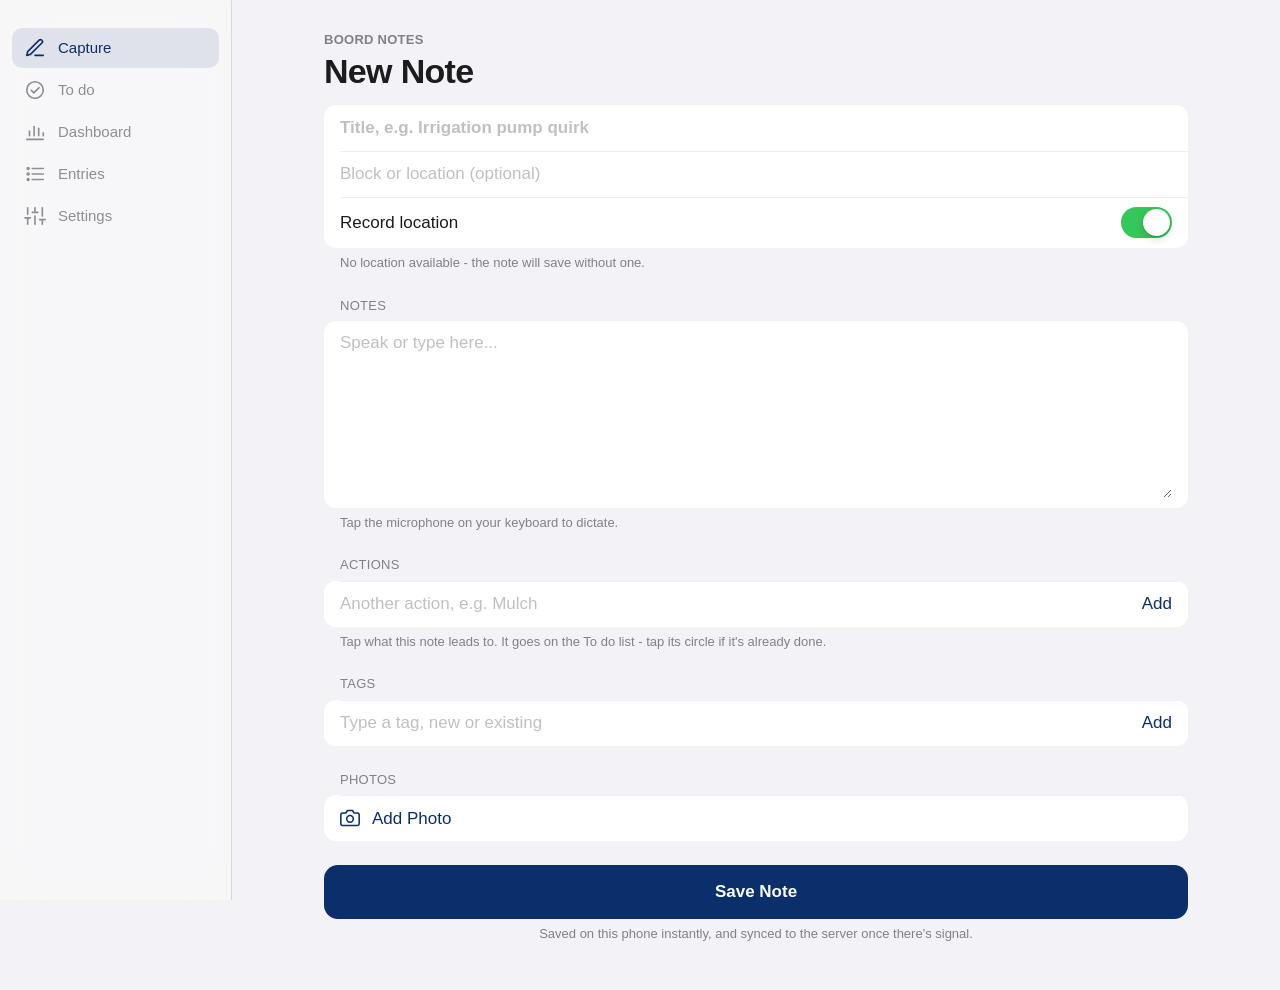
==== frontend/app/index.html @ 9fabafc8 "Consistent backups, indexes, static Tailwind CSS, CI; version 2.11 Backups snapshot the database thr" ====
<!DOCTYPE html>
<html lang="en">
<head>
<meta charset="UTF-8">
<!-- viewport-fit=cover so the tab bar can sit over the home indicator and pad
     itself with env(safe-area-inset-bottom). Pinch zoom stays on: every
     field is at least 16px, so iOS has no reason to zoom on focus. -->
<meta name="viewport" content="width=device-width, initial-scale=1, viewport-fit=cover, interactive-widget=resizes-content">
<title>Boord Notes</title>
<link rel="manifest" href="manifest.json">
<link rel="icon" href="icons/icon-192.png">
<link rel="apple-touch-icon" href="icons/icon-180.png">
<meta name="apple-mobile-web-app-capable" content="yes">
<meta name="apple-mobile-web-app-title" content="Notes">
<meta name="theme-color" content="#F2F2F7" media="(prefers-color-scheme: light)">
<meta name="theme-color" content="#000000" media="(prefers-color-scheme: dark)">
<!-- Served from the farm server, not a CDN: the phones are tailnet-only and
     have no route to the public internet. See shared/fontawesome/fa-subset.css.
     Only the weather glyphs come from it now; every other icon is inline SVG
     below, so it can never render as a blank box. -->
<link rel="stylesheet" href="../shared/fontawesome/fa-subset.css">
<link rel="stylesheet" href="../shared/styles.css">
<!-- Built from the classes this page uses (scripts/build_css.sh). Last, so
     its utilities such as .hidden win over the display rules above. -->
<link rel="stylesheet" href="../shared/tailwind.css">
<script src="../shared/api.js"></script>
<script src="idb.js"></script>
</head>
<body>

<!-- There is no sign-in. Reaching the server over the tailnet is the whole of
     the access control - see MANUAL.md chapter 2, "Tailscale HTTPS". -->
<header class="nav">
  <div class="flex items-center justify-between h-6">
    <div class="nav-app">Boord Notes</div>
    <div id="unsyncedBadgeWrap" class="hidden"><span class="badge-unsynced" id="unsyncedBadge"></span></div>
  </div>
  <h1 id="pageTitle" class="nav-title">New Note</h1>
</header>

<main class="content">

  <!-- CAPTURE -->
  <div id="page-capture" class="page space-y-6">
    <div>
      <div class="group">
        <div class="row"><input id="entryTitle" class="input font-semibold" autocapitalize="sentences" enterkeyhint="next" placeholder="Title, e.g. Irrigation pump quirk"></div>
        <!-- The picker row appears once Settings has a block list; until then,
             and for "Somewhere else", the text row is the whole field. -->
        <label class="row hidden" id="blockPickRow">
          <span class="row-label">Block</span>
          <span class="select-wrap">
            <select id="entryBlockSelect" class="select"></select>
            <svg class="chevron" viewBox="0 0 24 24" fill="none" stroke="currentColor" stroke-width="2.5" stroke-linecap="round"><path d="m9 18 6-6-6-6"/></svg>
          </span>
        </label>
        <div class="row" id="blockTextRow"><input id="entryBlock" class="input" placeholder="Block or location (optional)"></div>
        <label class="row" for="gpsToggle">
          <span class="row-label">Record location</span>
          <span class="nb-switch">
            <input type="checkbox" id="gpsToggle">
            <span class="nb-switch-track"></span>
          </span>
        </label>
      </div>
      <p id="captureContext" class="group-footer"></p>
    </div>

    <div>
      <div class="group-header">Notes</div>
      <div class="group">
        <div class="row"><textarea id="entryBody" rows="7" class="textarea" autocapitalize="sentences" placeholder="Speak or type here..."></textarea></div>
      </div>
      <div class="group-footer flex items-center justify-between gap-3">
        <span>Tap the microphone on your keyboard to dictate.</span>
        <!-- AI tidy-up: only shown when the server has a key, and it only
             ever proposes - nothing changes until Andre taps Use this. -->
        <span id="tidyWrap" class="hidden shrink-0">
          <button type="button" id="tidyBtn" class="btn btn-tinted btn-small">AI Tidy up</button>
        </span>
      </div>
      <p id="tidyHint" class="group-footer hide-empty"></p>
      <div id="tidyResult" class="hidden mt-3">
        <div class="group">
          <div class="row flex-col items-stretch gap-1">
            <div class="row-sub text-[13px] uppercase">Suggested title</div>
            <div id="tidyTitle" class="font-semibold"></div>
          </div>
          <div class="row flex-col items-stretch gap-1">
            <div class="row-sub text-[13px] uppercase">Suggested notes</div>
            <div id="tidyBody" class="text-[15px] whitespace-pre-wrap"></div>
          </div>
          <div id="tidyTagsWrap" class="row flex-col items-stretch gap-2 hidden">
            <div class="row-sub text-[13px] uppercase">Suggested tags - tap to add</div>
            <div id="tidyTags" class="flex flex-wrap gap-2"></div>
          </div>
          <div id="tidyActionsWrap" class="row flex-col items-stretch gap-2 hidden">
            <div class="row-sub text-[13px] uppercase">Suggested actions - tap to add</div>
            <div id="tidyActions" class="flex flex-wrap gap-2"></div>
          </div>
        </div>
        <div class="flex gap-3 mt-3">
          <button type="button" id="tidyDismissBtn" class="btn btn-tinted flex-1">Keep mine</button>
          <button type="button" id="tidyAcceptBtn" class="btn btn-primary flex-1">Use this</button>
        </div>
        <p class="group-footer">Read it through - it can still get a word wrong. Your original is kept until you tap Use this.</p>
      </div>
    </div>

    <!-- What the note leads to. Each action is To do (it goes on the To do
         tab) or already done - tap its circle to switch. -->
    <div>
      <div class="group-header">Actions</div>
      <div class="group">
        <div id="actionRows" class="hide-empty"></div>
        <div id="actionKinds" class="row flex-wrap gap-2 hide-empty"></div>
        <div class="row">
          <input id="actionKindInput" class="input" enterkeyhint="done" placeholder="Another action, e.g. Mulch" maxlength="60">
          <button type="button" id="addActionBtn" class="link shrink-0">Add</button>
        </div>
      </div>
      <p class="group-footer">Tap what this note leads to. It goes on the To do list - tap its circle if it's already done.</p>
    </div>

    <div>
      <div class="group-header">Tags</div>
      <div class="group">
        <div id="tagChips" class="row flex-wrap gap-2 hide-empty"></div>
        <!-- A button as well as Enter: the iPhone keyboard's return key gives
             no hint that it adds the tag, so new tags went unnoticed. -->
        <div class="row">
          <input id="tagInput" list="tagSuggestions" class="input" enterkeyhint="done" placeholder="Type a tag, new or existing">
          <button type="button" id="addTagBtn" class="link shrink-0">Add</button>
        </div>
        <datalist id="tagSuggestions"></datalist>
        <!-- Every tag not yet on this note, one tap each. Folded by default: a
             dozen chips open would push Save Note off the screen Andre uses
             one-handed in the orchard. -->
        <details id="tagPickWrap" class="hidden">
          <summary class="row tappable link">
            <span class="row-label">Choose from existing tags</span>
            <svg class="chevron disclosure" viewBox="0 0 24 24" fill="none" stroke="currentColor" stroke-width="2.5" stroke-linecap="round"><path d="m9 18 6-6-6-6"/></svg>
          </summary>
          <div id="tagPick" class="flex flex-wrap gap-2 px-4 pb-4 pt-1"></div>
        </details>
      </div>
    </div>

    <div>
      <div class="group-header">Photos</div>
      <div class="group">
        <div id="photoThumbs" class="row flex-wrap gap-3 pt-4 hide-empty"></div>
        <button type="button" id="addPhotoBtn" class="row tappable link">
          <svg class="w-5 h-5" viewBox="0 0 24 24" fill="none" stroke="currentColor" stroke-width="1.9" stroke-linecap="round" stroke-linejoin="round"><path d="M23 19a2 2 0 0 1-2 2H3a2 2 0 0 1-2-2V8a2 2 0 0 1 2-2h4l2-3h6l2 3h4a2 2 0 0 1 2 2z"/><circle cx="12" cy="13" r="4"/></svg>
          Add Photo
        </button>
      </div>
      <!-- One input per source. The `capture` attribute is what forces the
           camera to open directly, so it can only ever be on ONE of these -
           a single shared input with `capture` set is exactly why there was
           no way to reach the album. Everything picked here is re-encoded
           to JPEG by downscaleImage() before it is stored, so a HEIC out of
           the iPhone album or a PNG off the file system both arrive at the
           server as the .jpg its upload route accepts. -->
      <input id="photoInputCamera" type="file" accept="image/*" capture="environment" class="hidden">
      <input id="photoInputAlbum" type="file" accept="image/*" class="hidden">
      <input id="photoInputFile" type="file" accept="image/*,.heic,.heif" class="hidden">
    </div>

    <div>
      <div class="flex gap-3">
        <button id="cancelEditBtn" class="hidden btn btn-tinted flex-1">Cancel</button>
        <button id="saveEntryBtn" class="btn btn-primary flex-1">Save Note</button>
      </div>
      <p class="group-footer text-center">Saved on this phone instantly, and synced to the server once there's signal.</p>
    </div>
  </div>

  <!-- TO DO: every action still waiting, by block, longest-waiting first -->
  <div id="page-todo" class="page hidden space-y-6">
    <div id="todoList" class="space-y-6"></div>
    <div id="todoEmpty" class="hidden text-center py-16 px-6 text-2">
      Nothing to do.<br><span class="text-[15px]">Actions added to a note show up here until they're marked done.</span>
    </div>
  </div>

  <!-- DASHBOARD -->
  <div id="page-dashboard" class="page hidden space-y-6">
    <div class="grid grid-cols-2 md:grid-cols-4 gap-3">
      <div class="tile"><div class="tile-label">Total notes</div><div class="tile-value" id="statTotal">0</div></div>
      <div class="tile"><div class="tile-label">This week</div><div class="tile-value" id="statWeek">0</div></div>
      <div class="tile"><div class="tile-label">With photos</div><div class="tile-value" id="statPhotos">0</div></div>
      <div class="tile"><div class="tile-label">Tags used</div><div class="tile-value" id="statTags">0</div></div>
    </div>
    <div class="grid lg:grid-cols-2 gap-6 items-start">
      <div>
        <div class="group-header">By tag</div>
        <div id="tagBreakdown" class="group"></div>
      </div>
      <div>
        <div class="group-header">Recent</div>
        <div id="recentEntries" class="group"></div>
      </div>
    </div>
  </div>

  <!-- ENTRIES -->
  <div id="page-entries" class="page hidden space-y-4">
    <div class="space-y-3">
      <label class="search">
        <svg viewBox="0 0 24 24" fill="none" stroke="currentColor" stroke-width="2.2" stroke-linecap="round"><circle cx="11" cy="11" r="7.5"/><path d="m20.5 20.5-4-4"/></svg>
        <input id="searchInput" type="search" class="input" enterkeyhint="search" placeholder="Search notes, titles, blocks">
      </label>
      <div class="flex gap-2 overflow-x-auto -mx-4 px-4 pb-1">
        <select id="tagFilter" class="pill-select"><option value="">All tags</option></select>
        <select id="blockFilter" class="pill-select hidden"><option value="">All blocks</option></select>
        <select id="varietyFilter" class="pill-select hidden"><option value="">All types</option></select>
        <select id="actionFilter" class="pill-select hidden"><option value="">All actions</option></select>
      </div>
    </div>
    <div id="entriesList" class="group hide-empty"></div>
    <div id="entriesEmpty" class="hidden text-center py-16 text-2">No notes yet.</div>
  </div>

  <!-- ASK -->
  <div id="page-ask" class="page hidden space-y-6">
    <div>
      <div class="group">
        <div class="row"><textarea id="askInput" rows="3" class="textarea" placeholder="e.g. When do we spray the Block 4 pears?"></textarea></div>
      </div>
      <p class="group-footer">Ask in English or Afrikaans. Answers come only from the notes saved to the server, with the notes they used listed below.</p>
    </div>
    <button id="askBtn" class="btn btn-primary w-full">Ask AI</button>
    <div id="askResult" class="hidden space-y-6">
      <div class="group"><div id="askAnswer" class="row whitespace-pre-wrap leading-relaxed"></div></div>
      <div id="askSourcesWrap" class="hidden">
        <div class="group-header">Based on these notes</div>
        <div id="askSources" class="group"></div>
      </div>
      <p id="askFoot" class="group-footer"></p>
    </div>
  </div>

  <!-- SETTINGS -->
  <div id="page-settings" class="page hidden space-y-8">
    <!-- Every tag, with how many live notes use it. Remove is offered only
         on tags no note uses, matching what the server allows. -->
    <div>
      <div class="group-header">Tags</div>
      <div class="group">
        <div id="tagsList"></div>
        <div class="row">
          <input id="newTagInput" class="input" enterkeyhint="done" placeholder="New tag" maxlength="60">
          <button type="button" id="newTagBtn" class="link shrink-0">Add</button>
        </div>
      </div>
      <p class="group-footer">Set up tags before a note needs them. A tag can be removed once no note uses it.</p>
    </div>

    <div>
      <div class="group-header">Actions</div>
      <div class="group">
        <div id="actionTypesList"></div>
        <div class="row">
          <input id="newActionTypeInput" class="input" enterkeyhint="done" placeholder="New action" maxlength="60">
          <button type="button" id="newActionTypeBtn" class="link shrink-0">Add</button>
        </div>
      </div>
      <p class="group-footer">The actions offered on the Capture screen. One can be removed once no note uses it.</p>
    </div>

    <!-- The farm's block list, kept in Notes. Notes name their block as
         text, so renaming here renames it on the notes too. -->
    <div>
      <div class="group-header">Blocks</div>
      <div id="blocksList" class="group"></div>
      <p class="group-footer">Offered on the Capture screen, grouped by type (variety). Entries can be filtered by either.</p>
    </div>
    <div id="unlistedWrap" class="hidden">
      <div class="group-header">On notes, but not on the list</div>
      <div id="unlistedList" class="group"></div>
    </div>
    <div>
      <div class="group-header" id="blockFormTitle">Add a block</div>
      <div class="group">
        <label class="row"><span class="w-16 shrink-0">Name</span><input id="blockNameInput" class="input" placeholder="e.g. 8a" maxlength="60"></label>
        <label class="row"><span class="w-16 shrink-0">Type</span><input id="blockVarietyInput" list="varietySuggestions" class="input" placeholder="e.g. TMR" maxlength="60"></label>
        <datalist id="varietySuggestions"></datalist>
      </div>
      <div class="flex gap-3 mt-3">
        <button type="button" id="blockCancelBtn" class="hidden btn btn-tinted flex-1">Cancel</button>
        <button type="button" id="blockSaveBtn" class="btn btn-tinted flex-1">Add Block</button>
      </div>
    </div>

    <div>
      <div class="group-header">Backups</div>
      <div class="group">
        <button id="backupNowBtn" class="row tappable link justify-center">Back Up Now</button>
        <div id="backupsList"></div>
      </div>
      <p class="group-footer">A full backup (database and all photos) is also taken automatically every night at 2am.</p>
    </div>

    <p class="text-center text-[13px] text-3">Boord Notes <span id="appVersion"></span></p>
  </div>

</main>

<nav class="tabbar" aria-label="Sections">
  <button class="tab-btn active" data-tab="capture">
    <svg viewBox="0 0 24 24" fill="none" stroke="currentColor" stroke-width="1.8" stroke-linecap="round" stroke-linejoin="round"><path d="M12 20h9"/><path d="M16.5 3.5a2.12 2.12 0 0 1 3 3L7 19l-4 1 1-4Z"/></svg>
    Capture
  </button>
  <button class="tab-btn" data-tab="todo">
    <span class="relative">
      <svg viewBox="0 0 24 24" fill="none" stroke="currentColor" stroke-width="1.8" stroke-linecap="round" stroke-linejoin="round"><circle cx="12" cy="12" r="9"/><path d="m8 12.5 2.7 2.7L16.5 9.5"/></svg>
      <span id="todoBadge" class="tab-badge hidden"></span>
    </span>
    To do
  </button>
  <button class="tab-btn" data-tab="dashboard">
    <svg viewBox="0 0 24 24" fill="none" stroke="currentColor" stroke-width="1.8" stroke-linecap="round" stroke-linejoin="round"><path d="M3 20h18"/><path d="M6 16v-5"/><path d="M11 16V6"/><path d="M16 16v-8"/><path d="M21 16v-3"/></svg>
    Dashboard
  </button>
  <button class="tab-btn" data-tab="entries">
    <svg viewBox="0 0 24 24" fill="none" stroke="currentColor" stroke-width="1.8" stroke-linecap="round" stroke-linejoin="round"><path d="M9 6h12"/><path d="M9 12h12"/><path d="M9 18h12"/><circle cx="4.5" cy="6" r="1"/><circle cx="4.5" cy="12" r="1"/><circle cx="4.5" cy="18" r="1"/></svg>
    Entries
  </button>
  <button class="tab-btn hidden" data-tab="ask" id="tabAsk">
    <svg viewBox="0 0 24 24" fill="none" stroke="currentColor" stroke-width="1.8" stroke-linecap="round" stroke-linejoin="round"><path d="M21 11.5a8.38 8.38 0 0 1-9 8.4 8.5 8.5 0 0 1-3.8-.9L3 21l1.9-5.2A8.38 8.38 0 0 1 12 3a8.38 8.38 0 0 1 9 8.5Z"/></svg>
    Ask AI
  </button>
  <button class="tab-btn" data-tab="settings">
    <svg viewBox="0 0 24 24" fill="none" stroke="currentColor" stroke-width="1.8" stroke-linecap="round" stroke-linejoin="round"><path d="M4 21v-7"/><path d="M4 10V3"/><path d="M12 21v-9"/><path d="M12 8V3"/><path d="M20 21v-5"/><path d="M20 12V3"/><path d="M1 14h6"/><path d="M9 8h6"/><path d="M17 16h6"/></svg>
    Settings
  </button>
</nav>

<!-- Photo source chooser, as an iOS action sheet: Capture is the screen Andre
     uses one-handed in an orchard, and three permanent buttons push Save Note
     below the fold on a phone. -->
<div id="photoSourceSheet" class="overlay hidden" role="dialog" aria-modal="true" aria-label="Add a photo">
  <div class="action-sheet space-y-2">
    <div class="group">
      <div class="row justify-center text-[13px] text-2" style="min-height: 40px">Add a photo from</div>
      <button type="button" data-source="camera" class="photo-source row tappable">Camera</button>
      <button type="button" data-source="album" class="photo-source row tappable">Photo Library</button>
      <button type="button" data-source="file" class="photo-source row tappable">Files</button>
    </div>
    <div class="group"><button type="button" id="photoSourceCancel" class="row tappable font-semibold">Cancel</button></div>
  </div>
</div>

<!-- Marking an action done: an optional line for what was actually used -->
<div id="doneSheet" class="overlay overlay-top hidden" role="dialog" aria-modal="true" aria-label="Mark as done">
  <div class="action-sheet space-y-2">
    <div class="group">
      <div class="row flex-col gap-0" style="min-height: 64px">
        <span class="text-[13px] text-2">Mark as done</span>
        <span id="doneWhat" class="text-[17px] font-semibold text-center"></span>
      </div>
      <label class="row"><input id="doneNote" class="input text-center" enterkeyhint="done" placeholder="What was used, if different (optional)" maxlength="200"></label>
      <button type="button" id="doneConfirmBtn" class="row tappable font-semibold">Mark Done</button>
    </div>
    <div class="group"><button type="button" id="doneCancelBtn" class="row tappable">Cancel</button></div>
  </div>
</div>

<!-- Entry detail, as a sheet from the bottom -->
<div id="detailModal" class="overlay hidden" role="dialog" aria-modal="true" aria-labelledby="detailTitle">
  <div class="sheet">
    <div class="sheet-bar">
      <span class="grabber"></span>
      <!-- Plain text, not an icon font: this is the only way out of the
           sheet, and a glyph that fails to load would leave it with nothing
           to tap. -->
      <button id="closeDetailBtn" class="link font-semibold">Done</button>
    </div>
    <div class="px-5 pb-8 space-y-4">
      <div>
        <h2 id="detailTitle" class="text-[28px] font-bold leading-tight tracking-tight">Entry</h2>
        <div id="detailMeta" class="row-sub mt-1"></div>
      </div>
      <div id="detailBlock" class="font-medium hide-empty"></div>
      <div id="detailContext" class="hidden row-sub"></div>
      <div id="detailTags" class="flex flex-wrap gap-2 hide-empty"></div>
      <div id="detailTodo" class="group hide-empty"></div>
      <div id="detailBody" class="leading-relaxed whitespace-pre-wrap"></div>
      <div id="detailPhotos" class="grid grid-cols-2 sm:grid-cols-3 gap-2 hide-empty"></div>
      <div class="group">
        <button id="editEntryBtn" class="row tappable link justify-center">Edit Note</button>
        <button id="archiveEntryBtn" class="row tappable link-red justify-center">Archive Note</button>
      </div>
    </div>
  </div>
</div>

<script src="app.js"></script>
</body>
</html>
---- frontend/shared/styles.css ----
/* Boord Notes - an iOS-style look: grouped inset lists on a light grey page,
   a translucent tab bar at the bottom, large page titles, system font. It
   follows the phone's light/dark setting.

   The Boord family palette stays: --boord-blue is Boord's own navy, and is
   this app's tint (buttons, links, the selected tab), so the three apps on
   the home screen still read as siblings. */
:root {
  color-scheme: light dark;
  --boord-blue: #0A2F6B;
  --boord-red: #C8102E;
  --boord-green: #16a34a;

  --tint: var(--boord-blue);
  --tint-soft: rgba(10, 47, 107, 0.10);
  --on-tint: #fff;
  --bg: #F2F2F7;
  --card: #FFFFFF;
  --label: #1C1C1E;
  --label-2: rgba(60, 60, 67, 0.62);
  --label-3: rgba(60, 60, 67, 0.32);
  --separator: rgba(60, 60, 67, 0.16);
  --fill: rgba(118, 118, 128, 0.12);
  --red: #FF3B30;
  --green: #34C759;
  --orange: #FF9500;
  --bar: rgba(249, 249, 249, 0.86);
  --sheet-bg: var(--bg);
  --card-elevated: var(--card);
  --gutter-l: max(16px, env(safe-area-inset-left));
  --gutter-r: max(16px, env(safe-area-inset-right));
}

@media (prefers-color-scheme: dark) {
  :root {
    /* Navy disappears on black; dark mode lifts the same hue. */
    --tint: #5E9BFF;
    --tint-soft: rgba(94, 155, 255, 0.18);
    --bg: #000000;
    --card: #1C1C1E;
    --label: #FFFFFF;
    --label-2: rgba(235, 235, 245, 0.62);
    --label-3: rgba(235, 235, 245, 0.30);
    --separator: rgba(84, 84, 88, 0.6);
    --fill: rgba(118, 118, 128, 0.24);
    --red: #FF453A;
    --green: #30D158;
    --orange: #FF9F0A;
    --bar: rgba(22, 22, 24, 0.86);
    /* Dark sheets sit a step lighter than the page, as iOS draws them. */
    --sheet-bg: #1C1C1E;
    --card-elevated: #2C2C2E;
  }
}

* { -webkit-tap-highlight-color: transparent; }

body {
  font-family: -apple-system, BlinkMacSystemFont, "SF Pro Text", "Segoe UI", Roboto, sans-serif;
  font-size: 17px;
  background: var(--bg);
  color: var(--label);
  -webkit-font-smoothing: antialiased;
  /* Room for the tab bar and the home indicator under it. */
  padding-bottom: calc(76px + env(safe-area-inset-bottom));
  /* Keep the browser's native pull-to-refresh out of the way. */
  overscroll-behavior-y: contain;
}

/* ---- Header: app name, sync state, large page title ------------------- */
/* Header and page share one column, inset clear of a landscape notch. */
.nav, .content { max-width: 42rem; margin: 0 auto; padding-left: var(--gutter-l); padding-right: var(--gutter-r); }
.nav { padding-top: 12px; padding-bottom: 6px; }
.content { padding-top: 8px; padding-bottom: 16px; }
.nav-app { font-size: 13px; font-weight: 600; letter-spacing: 0.02em; color: var(--label-2); text-transform: uppercase; }
.nav-title { font-size: 34px; font-weight: 700; letter-spacing: -0.02em; line-height: 1.15; }

.badge-unsynced {
  display: inline-flex; align-items: center; gap: 6px;
  font-size: 13px; font-weight: 600; color: var(--orange);
  background: color-mix(in srgb, var(--orange) 14%, transparent);
  padding: 3px 10px; border-radius: 999px;
}
.badge-unsynced::before { content: ""; width: 7px; height: 7px; border-radius: 50%; background: var(--orange); }

/* ---- Tab bar ------------------------------------------------------------ */
.tabbar {
  position: fixed; left: 0; right: 0; bottom: 0; z-index: 30;
  display: flex; justify-content: space-around;
  padding: 6px 4px env(safe-area-inset-bottom);
  background: var(--bar);
  -webkit-backdrop-filter: saturate(180%) blur(20px);
  backdrop-filter: saturate(180%) blur(20px);
  border-top: 0.5px solid var(--separator);
}
.tab-btn {
  position: relative; flex: 1; max-width: 96px; min-height: 48px;
  display: flex; flex-direction: column; align-items: center; gap: 2px;
  padding: 2px 0 4px; color: #8E8E93;
  font-size: 10px; font-weight: 500;
}
.tab-btn svg { width: 26px; height: 26px; }
.tab-btn.active { color: var(--tint); }

/* ---- Grouped lists ------------------------------------------------------ */
.group-header {
  font-size: 13px; color: var(--label-2); text-transform: uppercase;
  letter-spacing: 0.02em; padding: 0 16px 6px;
}
.group-footer { font-size: 13px; color: var(--label-2); padding: 6px 16px 0; line-height: 1.35; }
.group { background: var(--card); border-radius: 12px; overflow: hidden; }
/* Hairline between rows, inset from the left like iOS lists - drawn only
   after a sibling that is actually showing, so an empty or hidden first row
   never leaves a stray line at the top. */
.group > :not(.hidden, .hide-empty:empty, datalist) ~ *, .group .row + .row {
  background-image: linear-gradient(var(--separator), var(--separator));
  background-size: calc(100% - 16px) 0.5px; background-position: right top; background-repeat: no-repeat;
}
.row {
  display: flex; align-items: center; gap: 12px;
  min-height: 46px; padding: 10px 16px; width: 100%; text-align: left;
}
.row-label { flex: 1; min-width: 0; overflow-wrap: anywhere; }
.row-detail { color: var(--label-2); font-size: 15px; flex-shrink: 0; }
.row-sub { color: var(--label-2); font-size: 15px; }
.chevron { width: 14px; height: 14px; color: var(--label-3); flex-shrink: 0; }
.row.tappable:active { background-color: var(--fill); }
.empty { padding: 14px 16px; color: var(--label-2); font-size: 15px; }
.text-2 { color: var(--label-2); }
.text-3 { color: var(--label-3); }

/* ---- Form fields -------------------------------------------------------- */
.input, .select, .textarea {
  width: 100%; min-width: 0; background: transparent; color: var(--label);
  font-size: 17px; border: 0; outline: none; padding: 0;
}
.input::placeholder, .textarea::placeholder { color: var(--label-3); }
.textarea { resize: none; line-height: 1.4; }
/* Safari right-aligns a select's shown value only with text-align-last. */
.select { -webkit-appearance: none; appearance: none; text-align: right; text-align-last: right; color: var(--label-2); }
.select-wrap { display: flex; align-items: center; gap: 6px; min-width: 0; flex: 1; justify-content: flex-end; }

.search {
  display: flex; align-items: center; gap: 6px;
  background: var(--fill); border-radius: 10px; padding: 8px 10px; color: var(--label-2);
}
.search:focus-within { box-shadow: 0 0 0 2px var(--tint); }
.search svg { width: 17px; height: 17px; flex-shrink: 0; }

/* A filter shown as a capsule menu, like iOS's filter buttons. */
.pill-select {
  -webkit-appearance: none; appearance: none;
  background: var(--fill) url("data:image/svg+xml,%3Csvg xmlns='http://www.w3.org/2000/svg' viewBox='0 0 24 24' fill='none' stroke='%238E8E93' stroke-width='2.5' stroke-linecap='round'%3E%3Cpath d='m6 9 6 6 6-6'/%3E%3C/svg%3E") no-repeat right 10px center / 12px;
  color: var(--label); border: 0; border-radius: 999px;
  font-size: 16px; font-weight: 500; min-height: 40px; padding: 6px 28px 6px 14px; flex-shrink: 0;
  max-width: 11rem; text-overflow: ellipsis;
}
.pill-select.on { background-color: var(--tint-soft); color: var(--tint); }

/* ---- Buttons ------------------------------------------------------------ */
.btn {
  display: inline-flex; align-items: center; justify-content: center; gap: 8px;
  border-radius: 14px; font-weight: 600; font-size: 17px; padding: 14px 18px;
  transition: opacity 0.15s, transform 0.1s;
}
.btn:active { opacity: 0.7; transform: scale(0.98); }
.btn:disabled { opacity: 0.45; }
.btn-primary { background: var(--tint); color: var(--on-tint); }
.btn-tinted { background: var(--tint-soft); color: var(--tint); }
.btn-small { font-size: 15px; min-height: 40px; padding: 8px 14px; border-radius: 10px; }
.link { color: var(--tint); font-weight: 500; }
/* Text buttons at the end of a row: the words stay small, the tap area
   doesn't - it reaches into the row's padding, so rows keep their height. */
.row > button:is(.link, .link-red):not(.row) { min-height: 44px; margin: -10px 0; }
#closeDetailBtn { min-height: 44px; }
/* A bare glyph button (the x on an action row). */
.icon-btn { min-width: 44px; min-height: 44px; margin: -10px -12px -10px 0; font-size: 22px; line-height: 1; }
.link:active { opacity: 0.5; }
.link-red { color: var(--red); font-weight: 500; }
.link svg { width: 20px; height: 20px; }

/* ---- Chips -------------------------------------------------------------- */
.chip {
  display: inline-flex; align-items: center; gap: 4px;
  font-size: 15px; font-weight: 500; padding: 6px 12px; border-radius: 999px;
  background: var(--fill); color: var(--label);
}
.chip-on { background: var(--tint); color: var(--on-tint); }
.chip-on button { opacity: 0.75; font-size: 17px; line-height: 1; padding: 6px 8px; margin: -6px -10px -6px -4px; }
/* Pick lists can hold every tag, so they are set smaller to fit two a line. */
.chip-compact { font-size: 14px; padding: 5px 11px; }
.chip-sm { font-size: 12px; font-weight: 500; padding: 2px 8px; border-radius: 999px; background: var(--fill); color: var(--label-2); }

/* ---- Photo thumbnails --------------------------------------------------- */
.thumb { position: relative; width: 76px; height: 76px; }
.thumb img { width: 100%; height: 100%; object-fit: cover; border-radius: 10px; }
.thumb button {
  position: absolute; top: -6px; right: -6px; width: 24px; height: 24px; border-radius: 50%;
  background: rgba(0, 0, 0, 0.6); color: #fff; font-size: 16px; line-height: 24px;
}
/* Small round controls keep their look but get a finger-sized hit area. */
.thumb button::after, .check::after { content: ""; position: absolute; inset: -10px; }
.list-thumb { width: 52px; height: 52px; border-radius: 8px; object-fit: cover; flex-shrink: 0; }
.list-thumb-sm { width: 44px; height: 44px; }
.list-thumb-empty {
  width: 52px; height: 52px; border-radius: 8px; flex-shrink: 0;
  background: var(--tint-soft); color: var(--tint);
  display: flex; align-items: center; justify-content: center;
}
.list-thumb-empty svg { width: 24px; height: 24px; }

/* ---- Dashboard tiles ---------------------------------------------------- */
.tile { background: var(--card); border-radius: 12px; padding: 12px 14px; }
.tile-label { font-size: 13px; color: var(--label-2); font-weight: 500; }
.tile-value {
  font-family: ui-rounded, -apple-system, sans-serif;
  font-size: 32px; font-weight: 700; color: var(--tint); line-height: 1.2;
  font-variant-numeric: tabular-nums;
}

/* ---- Switch (iOS size and green) ---------------------------------------- */
.nb-switch { position: relative; display: inline-block; width: 51px; height: 31px; flex-shrink: 0; }
.nb-switch input { opacity: 0; width: 0; height: 0; position: absolute; }
.nb-switch-track { position: absolute; inset: 0; background: var(--fill); border-radius: 999px; cursor: pointer; transition: background 0.2s; }
.nb-switch-track::before {
  content: ""; position: absolute; width: 27px; height: 27px; left: 2px; top: 2px;
  background: #fff; border-radius: 50%; transition: transform 0.2s;
  box-shadow: 0 3px 8px rgba(0, 0, 0, 0.15), 0 1px 1px rgba(0, 0, 0, 0.16);
}
.nb-switch input:checked + .nb-switch-track { background: var(--green); }
.nb-switch input:checked + .nb-switch-track::before { transform: translateX(20px); }

/* ---- Sheets (entry detail, photo source) -------------------------------- */
.overlay { position: fixed; inset: 0; z-index: 40; background: rgba(0, 0, 0, 0.4); align-items: flex-end; justify-content: center; }
.overlay-top { z-index: 45; }   /* opened from on top of the detail sheet */
.sheet {
  background: var(--sheet-bg); width: 100%; max-width: 42rem;
  border-radius: 14px 14px 0 0; max-height: 94vh; max-height: 94dvh; overflow-y: auto;
  overscroll-behavior: contain;
  padding-bottom: env(safe-area-inset-bottom);
  animation: sheet-up 0.28s cubic-bezier(0.2, 0.9, 0.3, 1);
}
.sheet-bar {
  position: sticky; top: 0; z-index: 1; display: flex; justify-content: flex-end; align-items: center;
  padding: 4px 16px 0; background: var(--sheet-bg);
}
.sheet .group { background: var(--card-elevated); }
#detailTitle, #detailBody { overflow-wrap: anywhere; }
.grabber { position: absolute; left: 50%; top: 6px; transform: translateX(-50%); width: 36px; height: 5px; border-radius: 3px; background: var(--label-3); }
.action-sheet { width: 100%; max-width: 42rem; padding: 0 8px calc(8px + env(safe-area-inset-bottom)); animation: sheet-up 0.28s cubic-bezier(0.2, 0.9, 0.3, 1); }
.action-sheet .group { border-radius: 14px; }
.action-sheet .row { justify-content: center; font-size: 20px; color: var(--tint); min-height: 57px; }
@keyframes sheet-up { from { transform: translateY(100%); } to { transform: translateY(0); } }

/* ---- Toast -------------------------------------------------------------- */
.toast {
  position: fixed; left: 50%; bottom: calc(92px + env(safe-area-inset-bottom));
  transform: translate(-50%, 8px);
  background: rgba(30, 30, 32, 0.88); color: #fff;
  -webkit-backdrop-filter: blur(20px); backdrop-filter: blur(20px);
  padding: 10px 18px; border-radius: 999px;
  font-size: 15px; font-weight: 500; z-index: 50; opacity: 0;
  transition: opacity 0.2s, transform 0.2s;
  max-width: 90vw; text-align: center; pointer-events: none;
}
.toast.show { opacity: 1; transform: translate(-50%, 0); }

details > summary { list-style: none; }
details > summary::-webkit-details-marker { display: none; }
details[open] .disclosure { transform: rotate(90deg); }
.disclosure { transition: transform 0.2s; }

.hide-empty:empty { display: none; }

/* ---- Actions --------------------------------------------------------- */
/* The round To do / Done tick, as in Reminders. */
.check {
  position: relative; width: 24px; height: 24px; border-radius: 50%; flex-shrink: 0;
  border: 1.6px solid var(--label-3);
  display: inline-flex; align-items: center; justify-content: center;
}
.check.on { background: var(--green); border-color: var(--green); }
.check.on::after {
  content: ""; width: 6px; height: 11px; margin-top: -2px;
  border: solid #fff; border-width: 0 2.2px 2.2px 0; transform: rotate(45deg);
}
.chip-todo { background: color-mix(in srgb, var(--orange) 16%, transparent); color: var(--orange); }
.tab-badge {
  position: absolute; top: -3px; right: -10px; min-width: 18px; height: 18px; padding: 0 5px;
  border-radius: 9px; background: var(--red); color: #fff;
  font-size: 11px; font-weight: 600; line-height: 18px; text-align: center;
}


/* ---- Pointer devices: hover, keyboard focus, resizable notes ----------- */
@media (hover: hover) {
  .row.tappable:hover, .tab-btn:hover { background-color: var(--fill); }
  .btn:hover { filter: brightness(1.08); }
  .link:hover, .link-red:hover { opacity: 0.75; }
  .chip:hover { filter: brightness(0.95); }
  .textarea { resize: vertical; }
}
/* No border-radius here: the outline follows each control's own shape. */
:focus-visible { outline: 2px solid var(--tint); outline-offset: 2px; }
.input:focus-visible, .textarea:focus-visible, .select:focus-visible { outline: none; }
.group:focus-within { box-shadow: 0 0 0 2px var(--tint-soft); }

/* ---- Desktop: the tab bar becomes a sidebar, sheets become dialogs ------ */
/* hover:hover keeps a landscape phone on the bottom tab bar. */
@media (min-width: 900px) and (hover: hover) {
  body { padding-bottom: 32px; padding-left: 232px; }
  .nav { padding-top: 28px; }
  .tabbar {
    top: 0; right: auto; width: 232px;
    flex-direction: column; justify-content: flex-start; gap: 2px;
    padding: 28px 12px; border-top: 0; border-right: 0.5px solid var(--separator);
  }
  .tab-btn {
    flex: none; max-width: none; min-height: 40px; flex-direction: row; gap: 12px;
    padding: 8px 12px; border-radius: 10px; font-size: 15px;
  }
  .tab-btn svg { width: 22px; height: 22px; }
  .tab-btn.active { background: var(--tint-soft); }
  .tab-badge { top: -6px; right: -8px; }
  .toast { bottom: 32px; margin-left: 116px; }
  .overlay { align-items: center; padding: 24px; }
  .sheet { border-radius: 14px; max-height: 88vh; padding-bottom: 0; }
  .action-sheet { max-width: 420px; padding: 0; }
  .grabber { display: none; }
}
@media (min-width: 1200px) and (hover: hover) {
  .nav, .content { max-width: 56rem; }
}
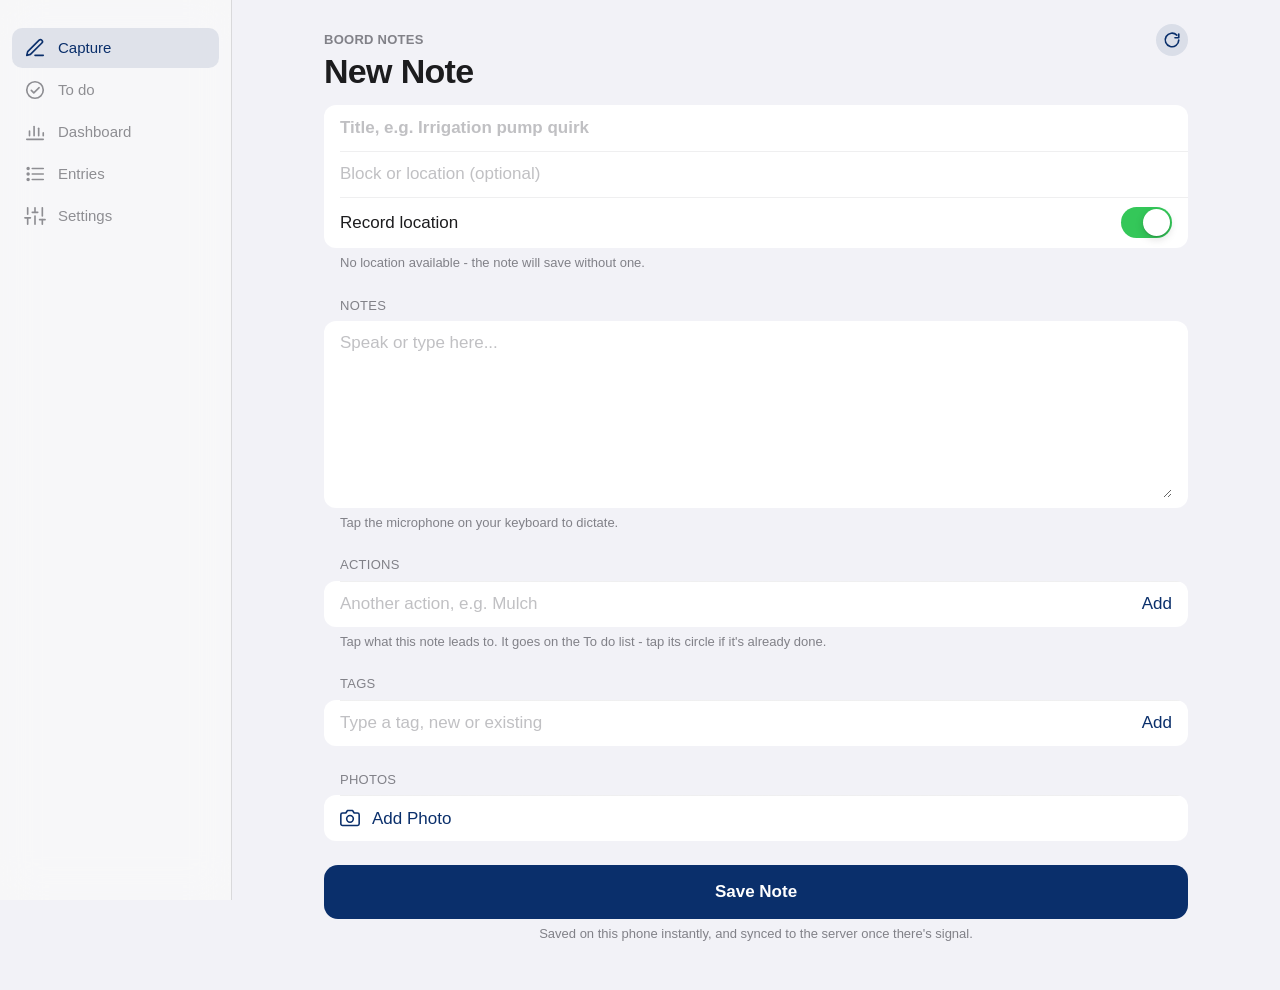
==== commit c2db4b1c: "Refresh, a day for an action, full-text search, guide for 2.15, SDK 1.13 A round Refresh at the top " ====
--- a/frontend/app/index.html
+++ b/frontend/app/index.html
@@ -33,7 +33,13 @@
 <header class="nav">
   <div class="flex items-center justify-between h-6">
     <div class="nav-app">Boord Notes</div>
-    <div id="unsyncedBadgeWrap" class="hidden"><span class="badge-unsynced" id="unsyncedBadge"></span></div>
+    <div class="flex items-center gap-3">
+      <button type="button" id="unsyncedBadgeWrap" class="hidden" title="Tap to sync now"><span class="badge-unsynced" id="unsyncedBadge"></span></button>
+      <!-- Pulls what other phones have added; the page redraws itself. -->
+      <button type="button" id="refreshBtn" class="icon-round" aria-label="Refresh" title="Refresh">
+        <svg viewBox="0 0 24 24" fill="none" stroke="currentColor" stroke-width="2.2" stroke-linecap="round" stroke-linejoin="round"><path d="M21 12a9 9 0 1 1-2.6-6.4"/><path d="M21 4v5h-5"/></svg>
+      </button>
+    </div>
   </div>
   <h1 id="pageTitle" class="nav-title">New Note</h1>
 </header>
@@ -182,6 +188,12 @@
     <div id="todoEmpty" class="hidden text-center py-16 px-6 text-2">
       Nothing to do.<br><span class="text-[15px]">Actions added to a note show up here until they're marked done.</span>
     </div>
+    <!-- Actions given a day that hasn't come: out of the way until it does. -->
+    <div id="todoLaterWrap" class="hidden">
+      <div class="group-header">Later</div>
+      <div id="todoLater" class="group"></div>
+      <p class="group-footer">Each comes back to the list above on its day. Tap the calendar on any action to give it one.</p>
+    </div>
   </div>
 
   <!-- DASHBOARD -->
@@ -211,7 +223,7 @@
         <svg viewBox="0 0 24 24" fill="none" stroke="currentColor" stroke-width="2.2" stroke-linecap="round"><circle cx="11" cy="11" r="7.5"/><path d="m20.5 20.5-4-4"/></svg>
         <input id="searchInput" type="search" class="input" enterkeyhint="search" placeholder="Search notes, titles, blocks">
       </label>
-      <div class="flex gap-2 overflow-x-auto -mx-4 px-4 pb-1">
+      <div id="entryFilters" class="filters flex gap-2 overflow-x-auto -mx-4 px-4 pb-1">
         <select id="tagFilter" class="pill-select"><option value="">All tags</option></select>
         <select id="blockFilter" class="pill-select hidden"><option value="">All blocks</option></select>
         <select id="varietyFilter" class="pill-select hidden"><option value="">All types</option></select>
@@ -219,6 +231,7 @@
       </div>
     </div>
     <div id="entriesList" class="group hide-empty"></div>
+    <button type="button" id="entriesMore" class="hidden row tappable link justify-center">Load more</button>
     <div id="entriesEmpty" class="hidden text-center py-16 text-2">No notes yet.</div>
   </div>
 
@@ -293,6 +306,18 @@
       </div>
     </div>
 
+    <!-- Sync looks after itself while the app is open; this is for the day
+         the badge sticks and someone wants to know why. -->
+    <div>
+      <div class="group-header">Sync</div>
+      <div class="group">
+        <div class="row"><span class="row-label">Waiting for the server</span><span id="syncWaiting" class="row-detail"></span></div>
+        <div class="row"><span class="row-label">Last synced</span><span id="syncLast" class="row-detail"></span></div>
+        <button type="button" id="syncNowBtn" class="row tappable link justify-center">Sync Now</button>
+      </div>
+      <p class="group-footer">Notes sync on their own every few seconds while the app is open and has signal. Tap Sync Now if the "not yet synced" badge sticks.</p>
+    </div>
+
     <div>
       <div class="group-header">Backups</div>
       <div class="group">
@@ -300,6 +325,12 @@
         <div id="backupsList"></div>
       </div>
       <p class="group-footer">A full backup (database and all photos) is also taken automatically every night at 2am.</p>
+    </div>
+
+    <div>
+      <div class="group-header">Archived notes</div>
+      <div id="archivedList" class="group"></div>
+      <p class="group-footer">Archived notes are hidden everywhere else but never erased. Restore puts one back as it was.</p>
     </div>
 
     <p class="text-center text-[13px] text-3">Boord Notes <span id="appVersion"></span></p>
@@ -340,7 +371,7 @@
 <!-- Photo source chooser, as an iOS action sheet: Capture is the screen Andre
      uses one-handed in an orchard, and three permanent buttons push Save Note
      below the fold on a phone. -->
-<div id="photoSourceSheet" class="overlay hidden" role="dialog" aria-modal="true" aria-label="Add a photo">
+<dialog id="photoSourceSheet" class="overlay" aria-label="Add a photo">
   <div class="action-sheet space-y-2">
     <div class="group">
       <div class="row justify-center text-[13px] text-2" style="min-height: 40px">Add a photo from</div>
@@ -350,10 +381,10 @@
     </div>
     <div class="group"><button type="button" id="photoSourceCancel" class="row tappable font-semibold">Cancel</button></div>
   </div>
-</div>
+</dialog>
 
 <!-- Marking an action done: an optional line for what was actually used -->
-<div id="doneSheet" class="overlay overlay-top hidden" role="dialog" aria-modal="true" aria-label="Mark as done">
+<dialog id="doneSheet" class="overlay" aria-label="Mark as done">
   <div class="action-sheet space-y-2">
     <div class="group">
       <div class="row flex-col gap-0" style="min-height: 64px">
@@ -361,14 +392,34 @@
         <span id="doneWhat" class="text-[17px] font-semibold text-center"></span>
       </div>
       <label class="row"><input id="doneNote" class="input text-center" enterkeyhint="done" placeholder="What was used, if different (optional)" maxlength="200"></label>
-      <button type="button" id="doneConfirmBtn" class="row tappable font-semibold">Mark Done</button>
+      <!-- autofocus: the button, not the note box above it, so opening the
+           sheet doesn't raise the keyboard for an optional line. -->
+      <button type="button" id="doneConfirmBtn" class="row tappable font-semibold" autofocus>Mark Done</button>
     </div>
     <div class="group"><button type="button" id="doneCancelBtn" class="row tappable">Cancel</button></div>
   </div>
-</div>
+</dialog>
+
+<!-- Giving an action a day: it waits under "Later" on the To do list until then -->
+<dialog id="dueSheet" class="overlay" aria-label="Do it later">
+  <div class="action-sheet space-y-2">
+    <div class="group">
+      <div class="row flex-col gap-0" style="min-height: 64px">
+        <span class="text-[13px] text-2">Do it later</span>
+        <span id="dueWhat" class="text-[17px] font-semibold text-center"></span>
+      </div>
+      <button type="button" class="row tappable" data-due-days="1" autofocus>Tomorrow</button>
+      <button type="button" class="row tappable" data-due-days="7">In a week</button>
+      <button type="button" class="row tappable" data-due-days="30">In a month</button>
+      <label class="row gap-3"><span class="row-label text-left">On a day</span><input type="date" id="dueDate" class="input text-right" style="width: auto"></label>
+      <button type="button" id="dueClearBtn" class="row tappable link-red">No set day</button>
+    </div>
+    <div class="group"><button type="button" id="dueCancelBtn" class="row tappable">Cancel</button></div>
+  </div>
+</dialog>
 
 <!-- Entry detail, as a sheet from the bottom -->
-<div id="detailModal" class="overlay hidden" role="dialog" aria-modal="true" aria-labelledby="detailTitle">
+<dialog id="detailModal" class="overlay" aria-labelledby="detailTitle">
   <div class="sheet">
     <div class="sheet-bar">
       <span class="grabber"></span>
@@ -394,7 +445,7 @@
       </div>
     </div>
   </div>
-</div>
+</dialog>
 
 <script src="app.js"></script>
 </body>
--- a/frontend/shared/styles.css
+++ b/frontend/shared/styles.css
@@ -156,6 +156,14 @@
   max-width: 11rem; text-overflow: ellipsis;
 }
 .pill-select.on { background-color: var(--tint-soft); color: var(--tint); }
+/* The row of filter pills: no scrollbar, and a fade on the right while more
+   pills sit off-screen (the class is set from app.js). */
+.filters { scrollbar-width: none; }
+.filters::-webkit-scrollbar { display: none; }
+.filters.more-right {
+  -webkit-mask-image: linear-gradient(to right, #000 calc(100% - 48px), transparent);
+  mask-image: linear-gradient(to right, #000 calc(100% - 48px), transparent);
+}
 
 /* ---- Buttons ------------------------------------------------------------ */
 .btn {
@@ -199,7 +207,17 @@
   background: rgba(0, 0, 0, 0.6); color: #fff; font-size: 16px; line-height: 24px;
 }
 /* Small round controls keep their look but get a finger-sized hit area. */
-.thumb button::after, .check::after { content: ""; position: absolute; inset: -10px; }
+.thumb button::after, .check::after, .icon-round::after { content: ""; position: absolute; inset: -10px; }
+/* A round icon button: the header's Refresh, the calendar on a To do row. */
+.icon-round {
+  position: relative; width: 32px; height: 32px; border-radius: 50%; flex-shrink: 0;
+  display: inline-flex; align-items: center; justify-content: center;
+  color: var(--tint); background: var(--tint-soft);
+}
+.icon-round svg { width: 18px; height: 18px; }
+.icon-round.plain { background: transparent; color: var(--label-3); }
+.icon-round.busy svg { animation: spin 0.8s linear infinite; }
+@keyframes spin { to { transform: rotate(360deg); } }
 .list-thumb { width: 52px; height: 52px; border-radius: 8px; object-fit: cover; flex-shrink: 0; }
 .list-thumb-sm { width: 44px; height: 44px; }
 .list-thumb-empty {
@@ -231,8 +249,17 @@
 .nb-switch input:checked + .nb-switch-track::before { transform: translateX(20px); }
 
 /* ---- Sheets (entry detail, photo source) -------------------------------- */
-.overlay { position: fixed; inset: 0; z-index: 40; background: rgba(0, 0, 0, 0.4); align-items: flex-end; justify-content: center; }
-.overlay-top { z-index: 45; }   /* opened from on top of the detail sheet */
+/* Each sheet is a <dialog> opened with showModal() where the browser has it
+   (Escape, focus kept inside, the page behind inert, later ones on top), or
+   just the open attribute where it hasn't. The dim is on the dialog itself,
+   which fills the screen, so both ways look the same. */
+.overlay {
+  position: fixed; inset: 0; z-index: 40; width: 100%; height: 100%; max-width: none; max-height: none;
+  margin: 0; padding: 0; border: 0; color: inherit; background: rgba(0, 0, 0, 0.4);
+  display: none; align-items: flex-end; justify-content: center;
+}
+.overlay[open] { display: flex; }
+.overlay::backdrop { background: transparent; }
 .sheet {
   background: var(--sheet-bg); width: 100%; max-width: 42rem;
   border-radius: 14px 14px 0 0; max-height: 94vh; max-height: 94dvh; overflow-y: auto;
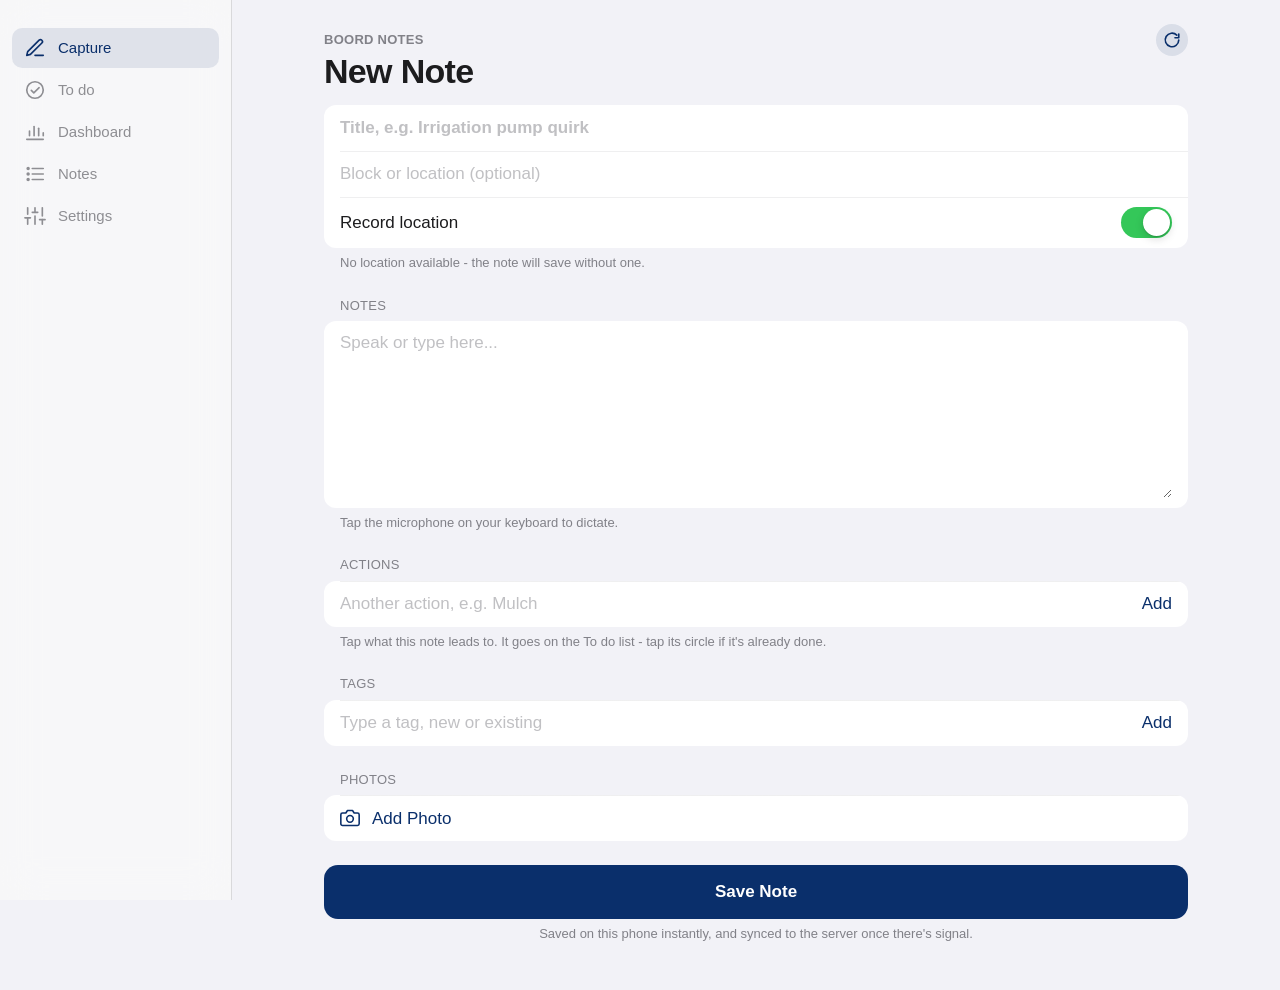
==== commit b969cb1c: "Say 'note' everywhere, en-ZA 24h times, add /api/version (v2.16) The Entries tab and toasts now say " ====
--- a/frontend/app/index.html
+++ b/frontend/app/index.html
@@ -12,6 +12,9 @@
 <link rel="apple-touch-icon" href="icons/icon-180.png">
 <meta name="apple-mobile-web-app-capable" content="yes">
 <meta name="apple-mobile-web-app-title" content="Notes">
+<!-- default: dark status-bar text on the light page, the same as Boord's
+     other apps. Without it, an installed copy is left to iOS's choice. -->
+<meta name="apple-mobile-web-app-status-bar-style" content="default">
 <meta name="theme-color" content="#F2F2F7" media="(prefers-color-scheme: light)">
 <meta name="theme-color" content="#000000" media="(prefers-color-scheme: dark)">
 <!-- Served from the farm server, not a CDN: the phones are tailnet-only and
@@ -287,7 +290,7 @@
     <div>
       <div class="group-header">Blocks</div>
       <div id="blocksList" class="group"></div>
-      <p class="group-footer">Offered on the Capture screen, grouped by type (variety). Entries can be filtered by either.</p>
+      <p class="group-footer">Offered on the Capture screen, grouped by type (variety). Notes can be filtered by either.</p>
     </div>
     <div id="unlistedWrap" class="hidden">
       <div class="group-header">On notes, but not on the list</div>
@@ -356,7 +359,7 @@
   </button>
   <button class="tab-btn" data-tab="entries">
     <svg viewBox="0 0 24 24" fill="none" stroke="currentColor" stroke-width="1.8" stroke-linecap="round" stroke-linejoin="round"><path d="M9 6h12"/><path d="M9 12h12"/><path d="M9 18h12"/><circle cx="4.5" cy="6" r="1"/><circle cx="4.5" cy="12" r="1"/><circle cx="4.5" cy="18" r="1"/></svg>
-    Entries
+    Notes
   </button>
   <button class="tab-btn hidden" data-tab="ask" id="tabAsk">
     <svg viewBox="0 0 24 24" fill="none" stroke="currentColor" stroke-width="1.8" stroke-linecap="round" stroke-linejoin="round"><path d="M21 11.5a8.38 8.38 0 0 1-9 8.4 8.5 8.5 0 0 1-3.8-.9L3 21l1.9-5.2A8.38 8.38 0 0 1 12 3a8.38 8.38 0 0 1 9 8.5Z"/></svg>
@@ -418,7 +421,7 @@
   </div>
 </dialog>
 
-<!-- Entry detail, as a sheet from the bottom -->
+<!-- Note detail, as a sheet from the bottom -->
 <dialog id="detailModal" class="overlay" aria-labelledby="detailTitle">
   <div class="sheet">
     <div class="sheet-bar">
@@ -430,7 +433,7 @@
     </div>
     <div class="px-5 pb-8 space-y-4">
       <div>
-        <h2 id="detailTitle" class="text-[28px] font-bold leading-tight tracking-tight">Entry</h2>
+        <h2 id="detailTitle" class="text-[28px] font-bold leading-tight tracking-tight">Note</h2>
         <div id="detailMeta" class="row-sub mt-1"></div>
       </div>
       <div id="detailBlock" class="font-medium hide-empty"></div>
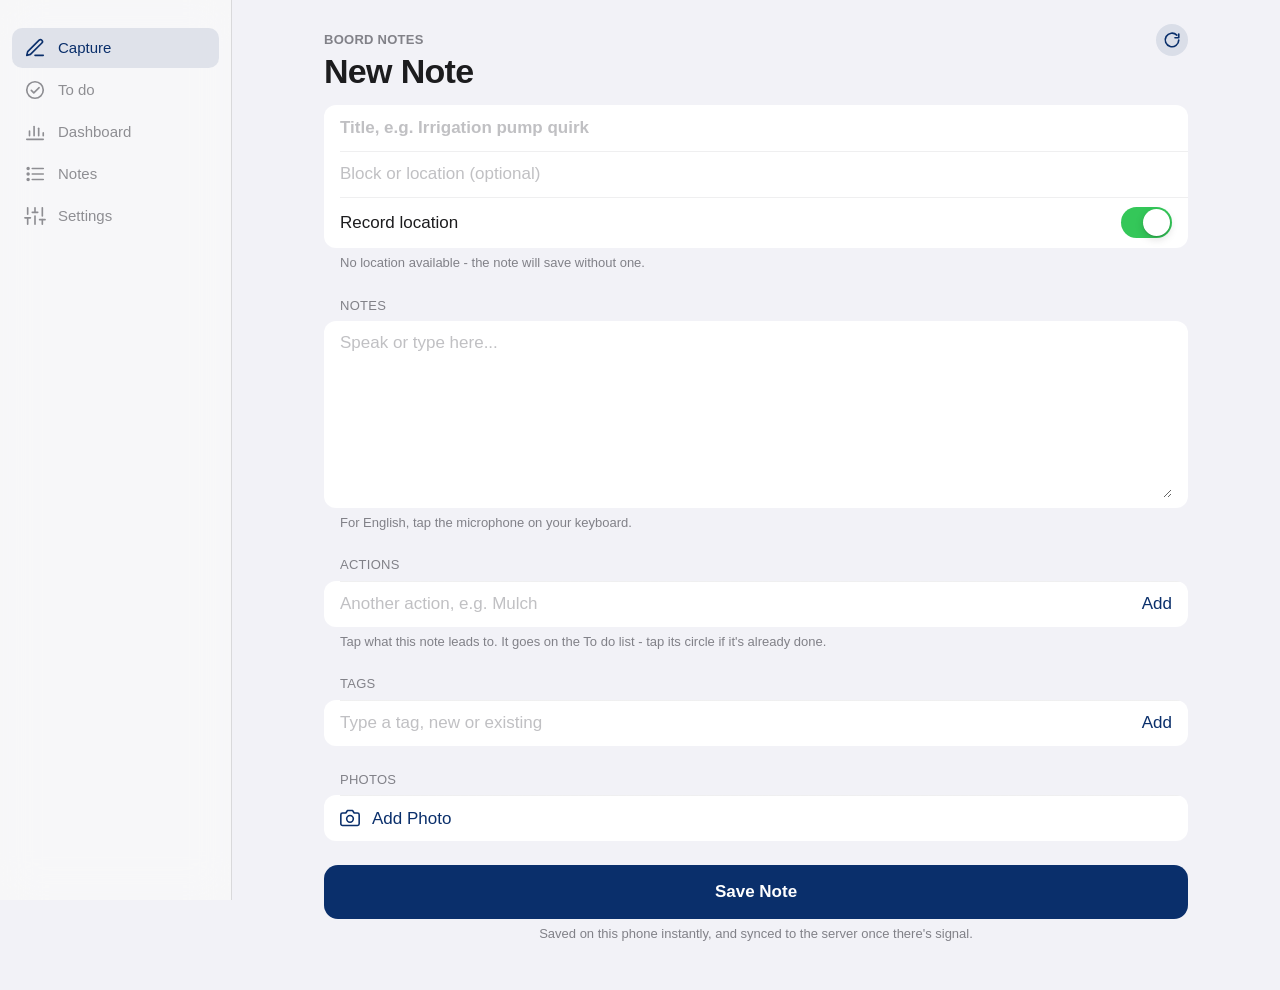
==== commit c95fbf3b: "Add Afrikaans voice notes through Google Speech-to-Text Apple's keyboard dictation has no Afrikaans," ====
--- a/frontend/app/index.html
+++ b/frontend/app/index.html
@@ -80,8 +80,15 @@
       <div class="group">
         <div class="row"><textarea id="entryBody" rows="7" class="textarea" autocapitalize="sentences" placeholder="Speak or type here..."></textarea></div>
       </div>
+      <!-- Afrikaans voice notes: Apple's keyboard dictation has no Afrikaans,
+           so the app records and the server transcribes. Only shown when the
+           server has a speech key. -->
+      <div id="voiceWrap" class="hidden mt-3">
+        <button type="button" id="voiceBtn" class="btn btn-tinted">Record in Afrikaans</button>
+      </div>
+      <p id="voiceHint" class="group-footer hide-empty"></p>
       <div class="group-footer flex items-center justify-between gap-3">
-        <span>Tap the microphone on your keyboard to dictate.</span>
+        <span>For English, tap the microphone on your keyboard.</span>
         <!-- AI tidy-up: only shown when the server has a key, and it only
              ever proposes - nothing changes until Andre taps Use this. -->
         <span id="tidyWrap" class="hidden shrink-0">
